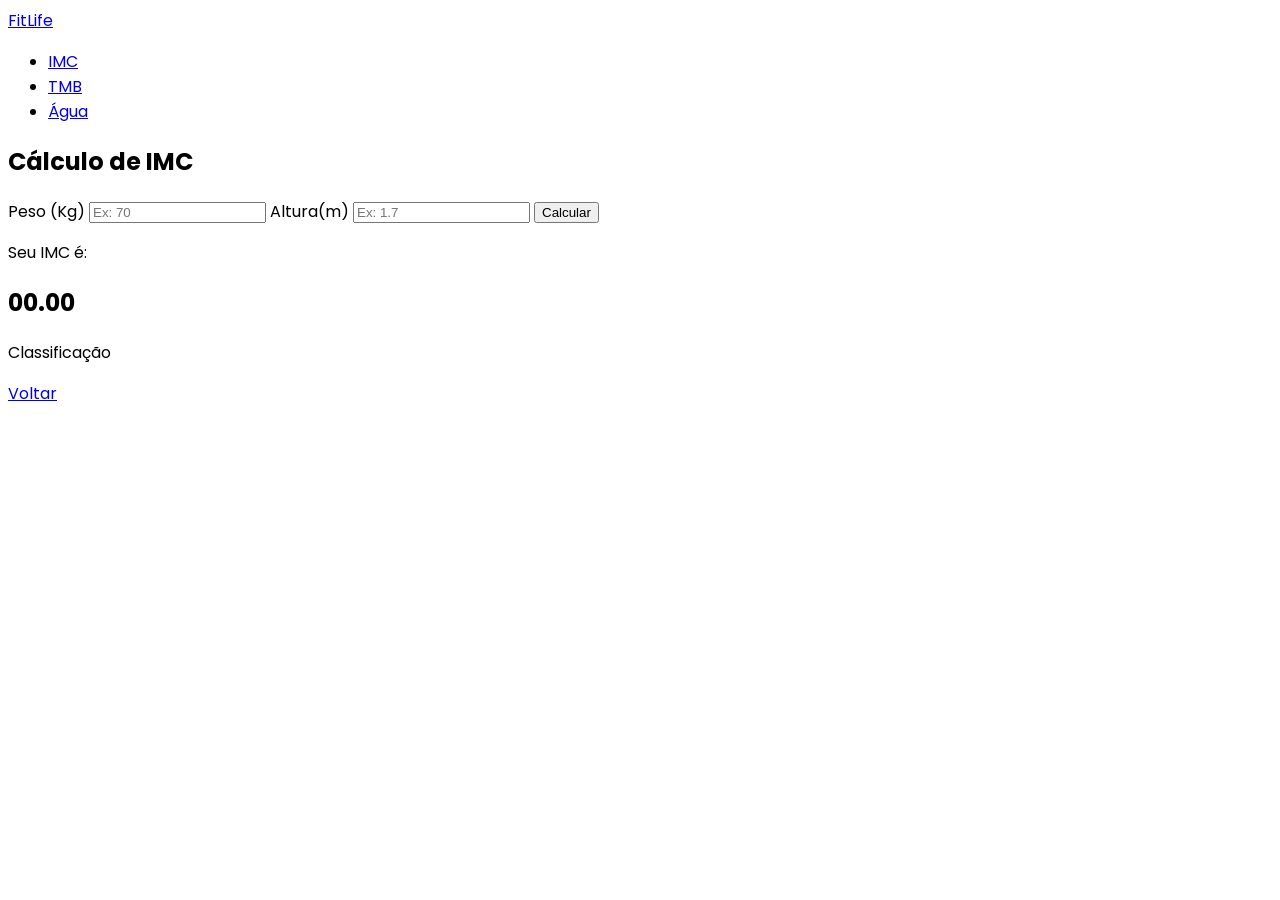
==== pages/imc.html @ bd671bd9 "Adicionar formulários" ====
<!DOCTYPE html>
<html lang="pt-BR">
<head>
    <link rel="preconnect" href="https://fonts.googleapis.com">
<link rel="preconnect" href="https://fonts.gstatic.com" crossorigin>
<link href="https://fonts.googleapis.com/css2?family=Poppins:ital,wght@0,100;0,200;0,300;0,400;0,500;0,600;0,700;0,800;0,900;1,100;1,200;1,300;1,400;1,500;1,600;1,700;1,800;1,900&display=swap" rel="stylesheet">
    <title>Fitlife | IMC</title>
</head>
<body style="font-family: Poppins;">
   
    <nav>
 
        <a href="../index.html">FitLife</a>
 
        <ul>
            <li><a href="imc.html">IMC</a></li>
            <li><a href="tmb.html">TMB</a></li>
            <li><a href="water.html">Água</a></li>
 
        </ul>
 
    </nav>
 
 
    <main>
        <section>

            <h1>Cálculo de IMC</h1>

            <form>

                <label for="weight">Peso (Kg)</label>
                <input type="text" id="weight" placeholder="Ex: 70">

                <label for="height">Altura(m)</label>
                <input type="number" id="height" placeholder="Ex: 1.7" step="any"></input>
                
                <button>Calcular</button>

            </form>

            <div>

                <p>Seu IMC é:</p>
                <h2>00.00</h2>
                <p>Classificação</p>
                

            </div>
            <a href="../index.html">Voltar</a>

        </section>
    </main>
 
 
</body>
</html>
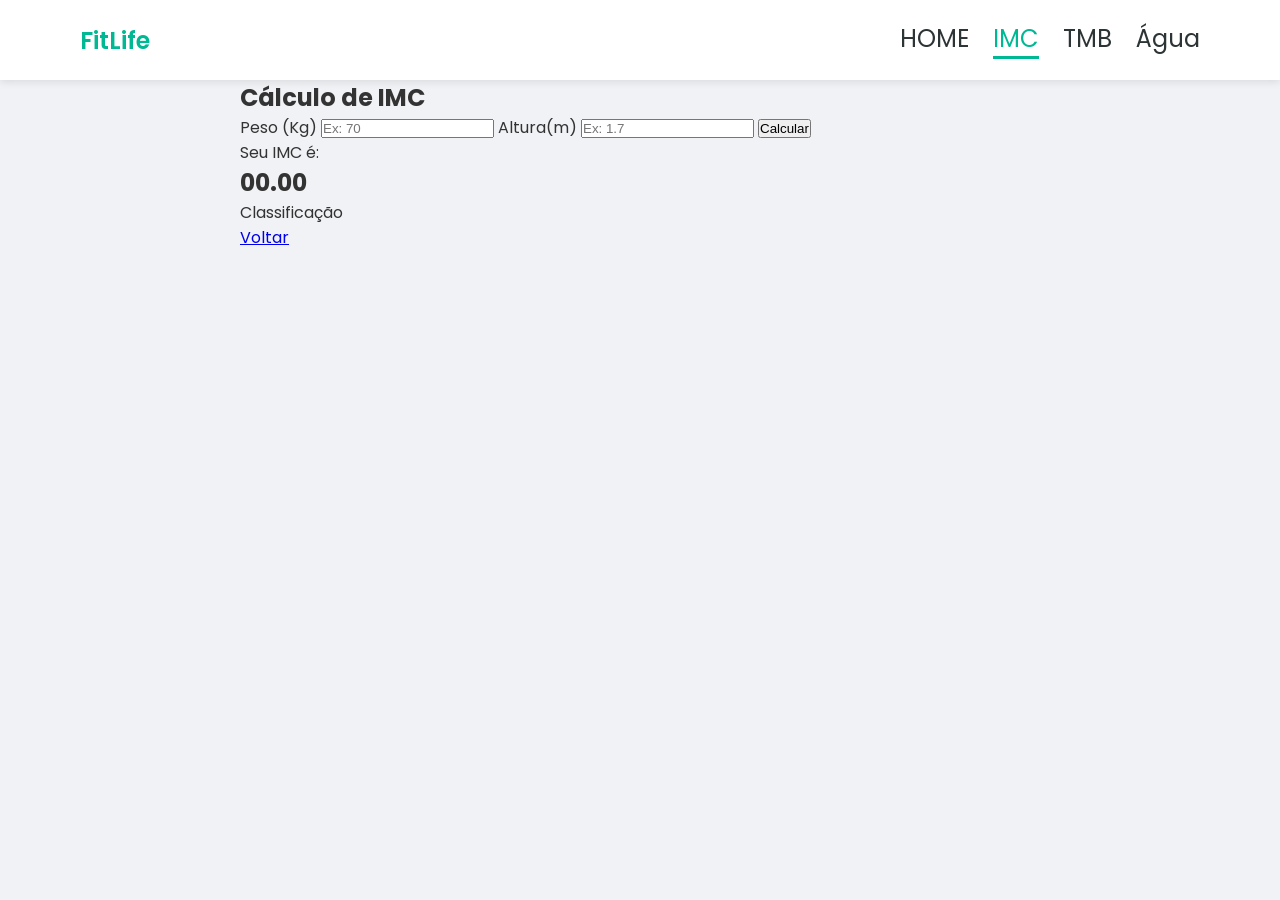
==== commit 793089fc: "Adicionado estilização em CSS na Home" ====
--- a/pages/imc.html
+++ b/pages/imc.html
@@ -4,18 +4,20 @@
     <link rel="preconnect" href="https://fonts.googleapis.com">
 <link rel="preconnect" href="https://fonts.gstatic.com" crossorigin>
 <link href="https://fonts.googleapis.com/css2?family=Poppins:ital,wght@0,100;0,200;0,300;0,400;0,500;0,600;0,700;0,800;0,900;1,100;1,200;1,300;1,400;1,500;1,600;1,700;1,800;1,900&display=swap" rel="stylesheet">
+<link rel="stylesheet" href="../css/styles.css">    
     <title>Fitlife | IMC</title>
 </head>
-<body style="font-family: Poppins;">
+<body>
    
     <nav>
  
-        <a href="../index.html">FitLife</a>
+        <a class="logo" href="../index.html">FitLife</a>
  
-        <ul>
-            <li><a href="imc.html">IMC</a></li>
-            <li><a href="tmb.html">TMB</a></li>
-            <li><a href="water.html">Água</a></li>
+        <ul class="nav-links">
+            <li><a class="nav-links" href="../index.html">HOME</a></li>
+            <li><a class="nav-links" id="nav-active" href="imc.html">IMC</a></li>
+            <li><a class="nav-links" href="tmb.html">TMB</a></li>
+            <li><a class="nav-links" href="water.html">Água</a></li>
  
         </ul>
  
--- a/css/styles.css
+++ b/css/styles.css
@@ -0,0 +1,100 @@
+* {
+    margin: 0;
+    padding: 0;
+    box-sizing: border-box;
+}
+
+body {
+    font-family: 'Poppins', sans-serif;
+    background-color: #f0f2f5;
+    color: #333;
+}
+
+nav {
+    /* FlexBox */
+    display: flex;
+    justify-content: space-between;
+    align-items: center;
+
+    /* */
+    height: 80px;
+    background-color: #fff;
+    padding: 0 80px;
+    box-shadow: 0 2px 8px rgba(1,1,1,0.1);
+}
+
+.logo {
+    display: flex;
+    align-items: center;
+    gap: 8px;
+    font-size: 24px;
+    color: #00b894;
+    text-decoration: none;
+    font-weight: 600;
+}
+
+.nav-links {
+    display: flex;
+    list-style: none;
+    gap: 24px;
+}
+
+.nav-links:hover {
+    color: #00b894;
+}
+
+.nav-links {
+    text-decoration: none;
+    color: #2d3436;
+    font-size: 24px;
+}
+
+#nav-active {
+    border-bottom: 3px #00b894 solid;
+    color: #00b894;
+}
+
+.header-container {
+    text-align: center;
+    padding: 40px 0;
+}
+
+.header-container h1 {
+    font-size: 40px;
+}
+
+.header-container span {
+    color: #00b894;
+}
+
+main {
+    width: 800px;
+    margin: 0 auto;
+}
+
+.cards-section {
+    display: flex;
+    gap: 24px;
+    text-align: center;
+}
+
+.feature-card {
+    background-color: #fff;
+    color: #333;
+    padding: 24px;
+    border-radius: 10px;
+    text-align: center;
+    text-decoration: none;
+    box-shadow: 0 10px 10px rgba(0, 0, 0, 0.05);
+    width: 250px;
+}
+
+.feature-card:hover {
+    border: 2px solid #00b894;
+}
+
+.feature-card i {
+    font-size: 48px;
+    color: #00b894;
+    margin-bottom: 16px;
+}
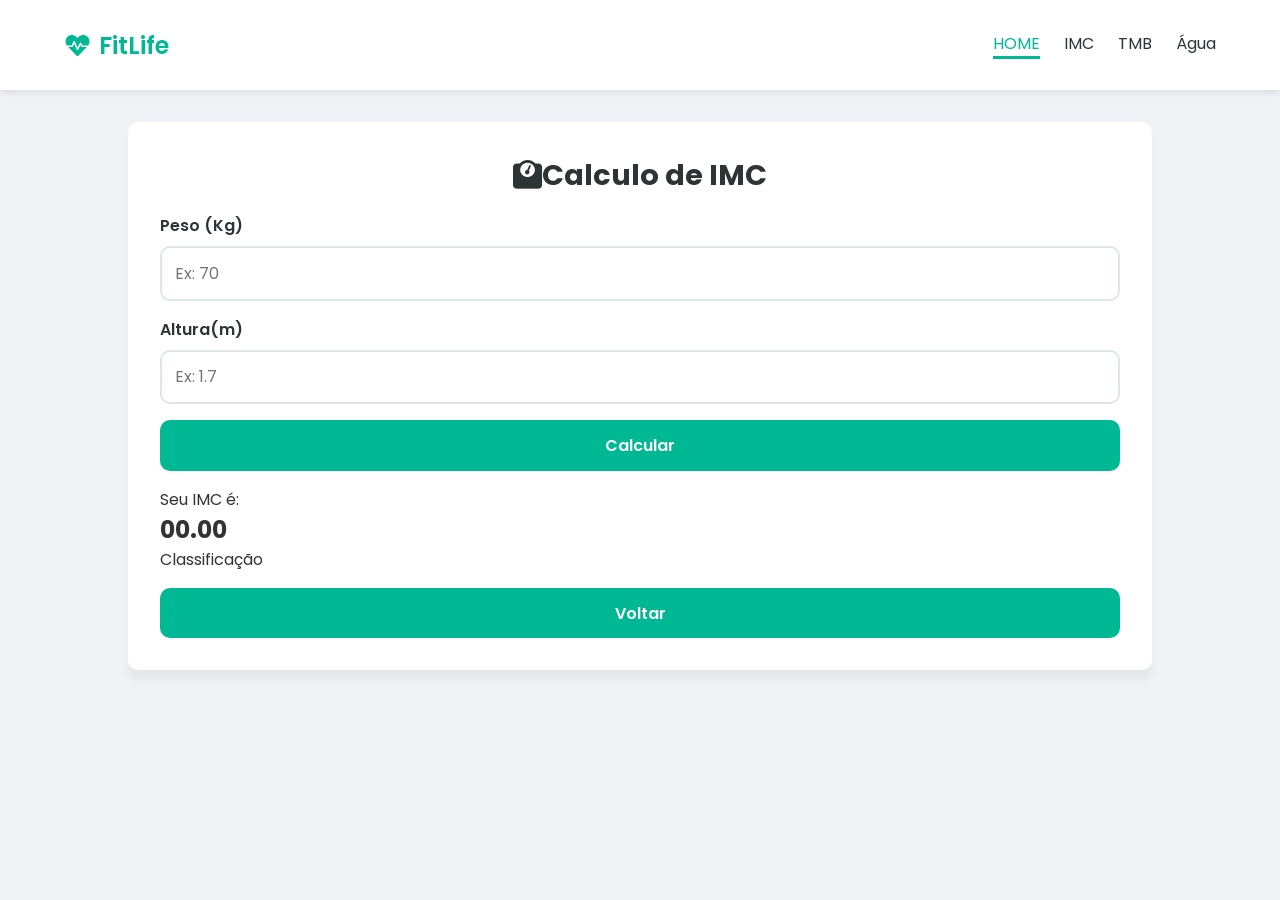
==== commit 3bdb4327: "Adicionando responsividade com CSS" ====
--- a/pages/imc.html
+++ b/pages/imc.html
@@ -4,18 +4,23 @@
     <link rel="preconnect" href="https://fonts.googleapis.com">
 <link rel="preconnect" href="https://fonts.gstatic.com" crossorigin>
 <link href="https://fonts.googleapis.com/css2?family=Poppins:ital,wght@0,100;0,200;0,300;0,400;0,500;0,600;0,700;0,800;0,900;1,100;1,200;1,300;1,400;1,500;1,600;1,700;1,800;1,900&display=swap" rel="stylesheet">
-<link rel="stylesheet" href="../css/styles.css">    
+<link rel="stylesheet" href="../css/styles.css"> 
+<link
+  rel="stylesheet"
+  href="https://cdnjs.cloudflare.com/ajax/libs/font-awesome/6.0.0/css/all.min.css"
+/>
     <title>Fitlife | IMC</title>
 </head>
 <body>
    
     <nav>
  
-        <a class="logo" href="../index.html">FitLife</a>
+        <a class="logo" href="index.html"><i class="fas fa-heartbeat"></i>FitLife
+        </a>
  
         <ul class="nav-links">
-            <li><a class="nav-links" href="../index.html">HOME</a></li>
-            <li><a class="nav-links" id="nav-active" href="imc.html">IMC</a></li>
+            <li><a class="nav-links" id="nav-active" href="../index.html">HOME</a></li>
+            <li><a class="nav-links" href="imc.html">IMC</a></li>
             <li><a class="nav-links" href="tmb.html">TMB</a></li>
             <li><a class="nav-links" href="water.html">Água</a></li>
  
@@ -25,19 +30,26 @@
  
  
     <main>
-        <section>
+        <section class="tool-container">
 
-            <h1>Cálculo de IMC</h1>
+            <div class="tool-container-title">
+                <h2><i class="fas fa-weight"></i>Calculo de IMC</h2>
+            </div>
 
             <form>
 
-                <label for="weight">Peso (Kg)</label>
-                <input type="text" id="weight" placeholder="Ex: 70">
-
-                <label for="height">Altura(m)</label>
-                <input type="number" id="height" placeholder="Ex: 1.7" step="any"></input>
+                <div class="form-group">
+                    <label for="weight">Peso (Kg)</label>
+                    <input type="text" id="weight" placeholder="Ex: 70" required>
+                </div>
                 
-                <button>Calcular</button>
+                <div class="form-group">
+                    <label for="height">Altura(m)</label>
+                    <input type="number" id="height" placeholder="Ex: 1.7" required step="any"></input>
+                </div>
+                
+                
+                <button class="action-btn">Calcular</button>
 
             </form>
 
@@ -49,7 +61,7 @@
                 
 
             </div>
-            <a href="../index.html">Voltar</a>
+            <a class="action-btn" href="../index.html">Voltar</a>
 
         </section>
     </main>
--- a/css/styles.css
+++ b/css/styles.css
@@ -1,3 +1,18 @@
+:root {
+    --primary-color: #00b894;
+    --primary-dark: #019477;
+    --secondary-color: #2d3436;
+    --background-color: #f0f2f5;
+    --card-color: #ffffff;
+    --text-color: #333333;
+    --muted-color: #636e72;
+    --danger-color: #d63031;
+    --water-color: #0984e3;
+    --border-color: #dfe6e9;
+
+    --shadow-md: 0 10px 10px rgba(0, 0, 0, 0.05);
+}
+
 * {
     margin: 0;
     padding: 0;
@@ -6,8 +21,8 @@
 
 body {
     font-family: 'Poppins', sans-serif;
-    background-color: #f0f2f5;
-    color: #333;
+    background-color: var(--background-color);
+    color: var(--text-color);
 }
 
 nav {
@@ -17,18 +32,18 @@
     align-items: center;
 
     /* */
-    height: 80px;
-    background-color: #fff;
-    padding: 0 80px;
+    height: 10vh;
+    background-color: var(--card-color);
+    padding: 0 5%;
     box-shadow: 0 2px 8px rgba(1,1,1,0.1);
 }
 
 .logo {
     display: flex;
     align-items: center;
-    gap: 8px;
-    font-size: 24px;
-    color: #00b894;
+    gap: 0.5rem;
+    font-size: 1.5rem;
+    color: var(--primary-color);
     text-decoration: none;
     font-weight: 600;
 }
@@ -36,65 +51,129 @@
 .nav-links {
     display: flex;
     list-style: none;
-    gap: 24px;
+    gap: 1.5rem;
 }
 
 .nav-links:hover {
-    color: #00b894;
+    color: var(--primary-color);
 }
 
 .nav-links {
     text-decoration: none;
-    color: #2d3436;
-    font-size: 24px;
+    color: var(--secondary-color);
+    font-size: 1rem;
 }
 
 #nav-active {
-    border-bottom: 3px #00b894 solid;
-    color: #00b894;
+    border-bottom: 3px var(--primary-color) solid;
+    color: var(--primary-color);
 }
 
 .header-container {
     text-align: center;
-    padding: 40px 0;
+    padding: 2.5rem 0;
 }
 
 .header-container h1 {
-    font-size: 40px;
+    font-size: 2.5rem;
 }
 
 .header-container span {
-    color: #00b894;
+    color: var(--primary-color);
 }
 
 main {
-    width: 800px;
+    width: 80vw;
     margin: 0 auto;
+    padding: 2rem 0;
 }
 
 .cards-section {
     display: flex;
-    gap: 24px;
+    justify-content: center;
+    flex-wrap: wrap;
+    gap: 1.5rem;
     text-align: center;
 }
 
 .feature-card {
-    background-color: #fff;
-    color: #333;
-    padding: 24px;
+    background-color: var(--card-color);
+    color: var(--text-color);
+    padding: 1.5rem;
     border-radius: 10px;
     text-align: center;
     text-decoration: none;
-    box-shadow: 0 10px 10px rgba(0, 0, 0, 0.05);
-    width: 250px;
+    box-shadow: var(--shadow-md);
+    width: 16rem;
 }
 
 .feature-card:hover {
-    border: 2px solid #00b894;
+    border: 2px solid var(--primary-color);
 }
 
 .feature-card i {
-    font-size: 48px;
-    color: #00b894;
-    margin-bottom: 16px;
+    font-size: 3rem;
+    color: var(--primary-color);
+    margin-bottom: 1rem;
+}
+
+.tool-container {
+    display: flex;
+    flex-direction: column;
+    gap: 1rem;
+
+    width: 100%;
+    padding: 2rem;
+
+    background-color: var(--card-color);
+    box-shadow: var(--shadow-md);
+    border-radius: 10px;
+}
+
+.tool-container-title {
+    text-align: center;
+}
+
+.tool-container-title h2 {
+    color: var(--secondary-color);
+    font-size: 1.8rem;
+}
+
+.tool-container form {
+    display: flex;
+    flex-direction: column;
+    gap: 1rem;
+}
+
+.form-group {
+    display: flex;
+    flex-direction: column;
+    gap: 0.5rem;
+}
+
+.form-group label {
+    font-weight: 600;
+    color: var(--secondary-color);
+}
+
+.form-group input {
+    padding: 0.8rem;
+    border: 2px solid var(--border-color);
+    border-radius: 10px;
+    font-size: 1rem;
+    font-family: inherit;
+}
+
+.action-btn {
+    padding: 0.8rem 1rem;
+    background-color: var(--primary-color);
+    color: var(--card-color);
+    border: none;
+    border-radius: 10px;
+    font-size: 1rem;
+    font-weight: 600;
+    font-family: inherit;
+    cursor: pointer;
+    text-decoration: none;
+    text-align: center;
 }
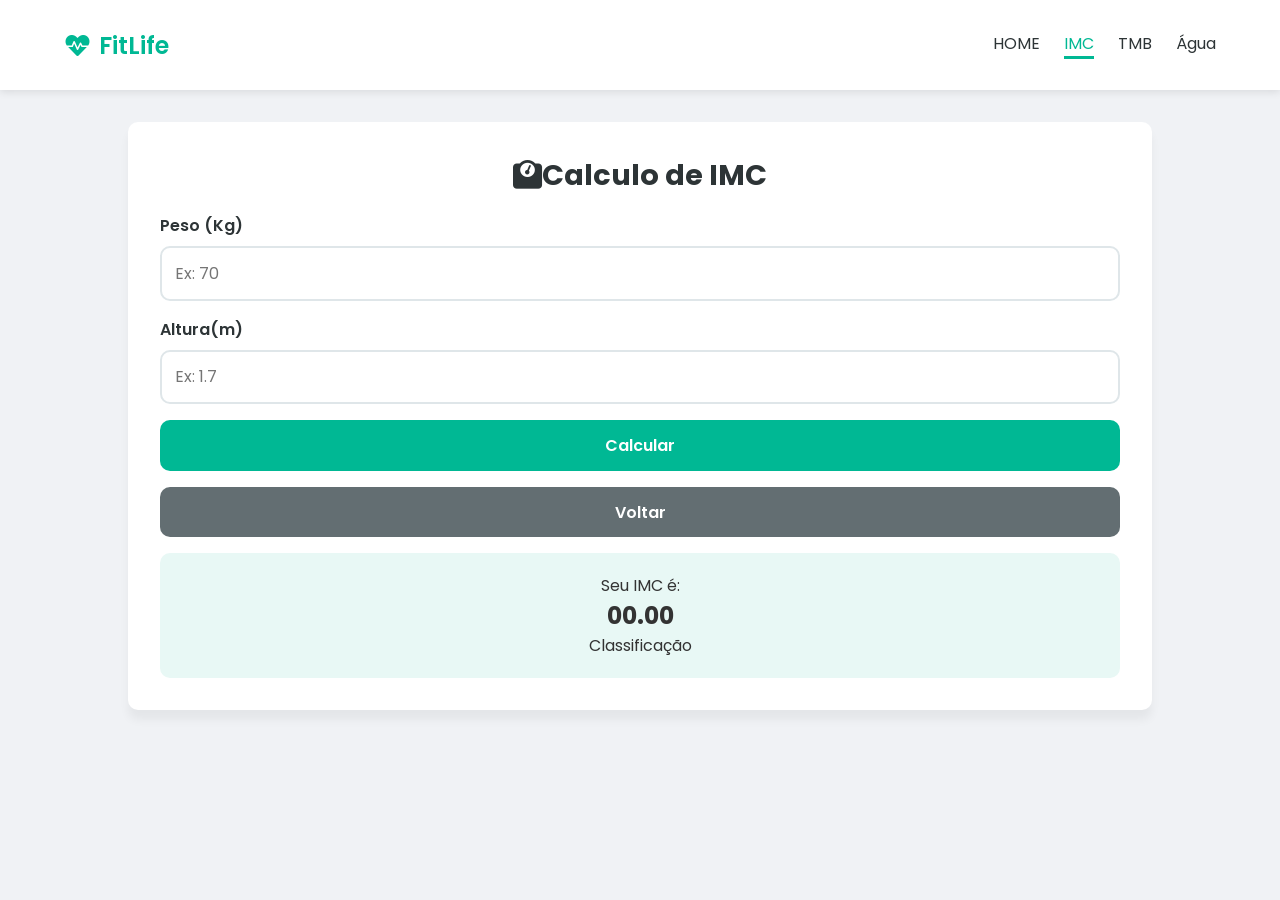
==== commit 269bdd54: "Adicionando mais responsividade pelo CSS" ====
--- a/pages/imc.html
+++ b/pages/imc.html
@@ -15,12 +15,12 @@
    
     <nav>
  
-        <a class="logo" href="index.html"><i class="fas fa-heartbeat"></i>FitLife
+        <a class="logo" href="../index.html"><i class="fas fa-heartbeat"></i>FitLife
         </a>
  
         <ul class="nav-links">
-            <li><a class="nav-links" id="nav-active" href="../index.html">HOME</a></li>
-            <li><a class="nav-links" href="imc.html">IMC</a></li>
+            <li><a class="nav-links"  href="../index.html">HOME</a></li>
+            <li><a class="nav-links" id="nav-active" href="imc.html">IMC</a></li>
             <li><a class="nav-links" href="tmb.html">TMB</a></li>
             <li><a class="nav-links" href="water.html">Água</a></li>
  
@@ -53,7 +53,9 @@
 
             </form>
 
-            <div>
+            <a class="action-btn btn-back" href="../index.html">Voltar</a>
+
+            <div class="result-box">
 
                 <p>Seu IMC é:</p>
                 <h2>00.00</h2>
@@ -61,7 +63,6 @@
                 
 
             </div>
-            <a class="action-btn" href="../index.html">Voltar</a>
 
         </section>
     </main>
--- a/css/styles.css
+++ b/css/styles.css
@@ -156,12 +156,19 @@
     color: var(--secondary-color);
 }
 
-.form-group input {
+.form-group input, 
+.form-group select {
     padding: 0.8rem;
     border: 2px solid var(--border-color);
     border-radius: 10px;
     font-size: 1rem;
     font-family: inherit;
+}
+
+.form-group input:focus, 
+.form-group select:focus {
+    outline: none;
+    border-color: var(--primary-color);
 }
 
 .action-btn {
@@ -176,4 +183,25 @@
     cursor: pointer;
     text-decoration: none;
     text-align: center;
-}+    transition: 0.3s;
+}
+
+.action-btn:hover {
+    background-color: var(--primary-dark);
+}
+
+.btn-back {
+    background-color: var(--muted-color);
+}
+
+.btn-back:hover {
+    background-color: var(--secondary-color);
+}
+
+.result-box {
+    padding: 1.25rem;
+    background-color: #e8f8f5;
+    border-radius: 10px;
+    text-align: center;
+}
+
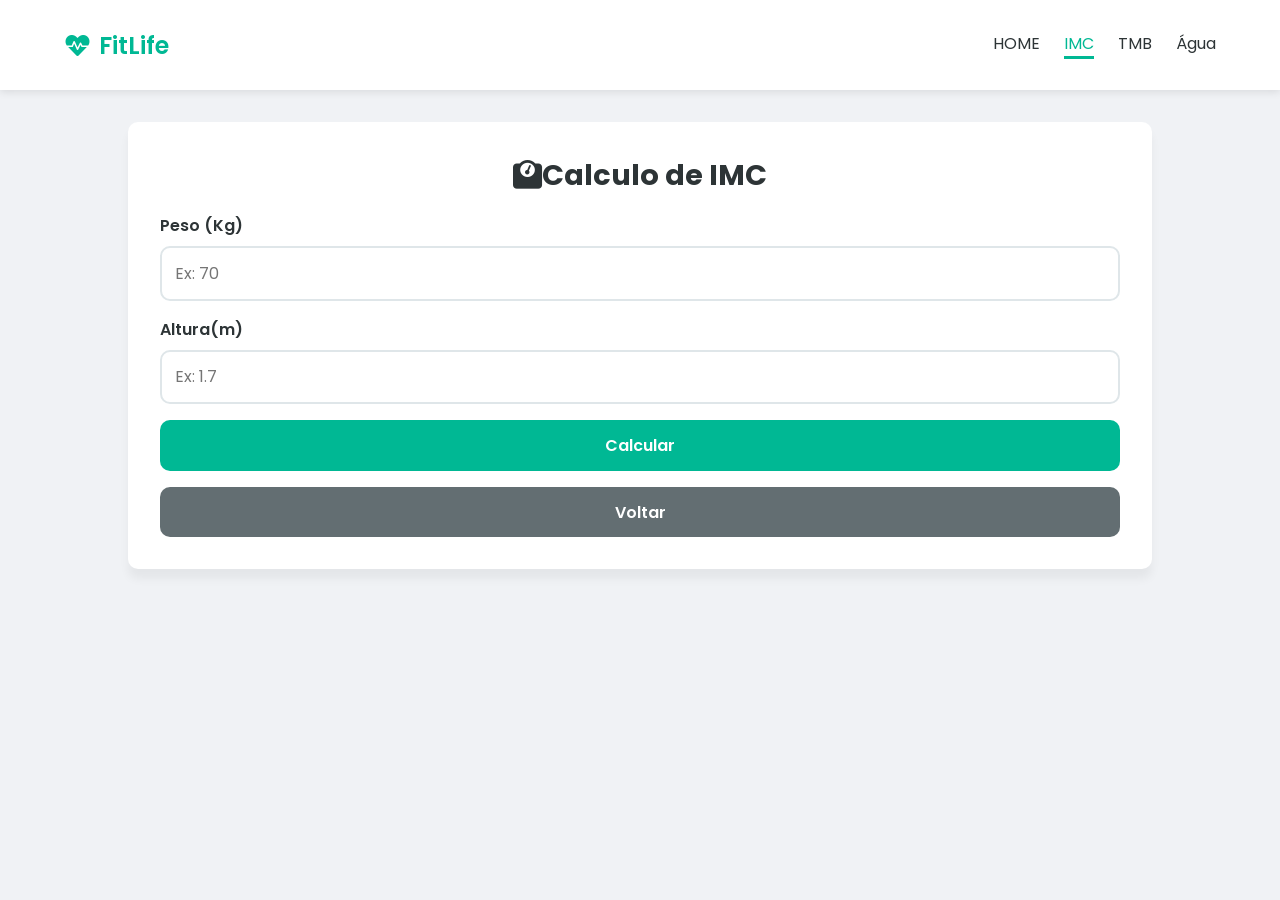
==== commit bd75fe46: "Calculadora IMC feita" ====
--- a/pages/imc.html
+++ b/pages/imc.html
@@ -49,17 +49,15 @@
                 </div>
                 
                 
-                <button class="action-btn">Calcular</button>
-
+                <button class="action-btn" type="submit" onclick="calculateIMC(event)">Calcular</button>
+                <a class="action-btn btn-back" href="../index.html">Voltar</a>
             </form>
 
-            <a class="action-btn btn-back" href="../index.html">Voltar</a>
-
-            <div class="result-box">
+            <div id="result" class="result-box">
 
                 <p>Seu IMC é:</p>
-                <h2>00.00</h2>
-                <p>Classificação</p>
+                <h2 id="imc-value">00.00</h2>
+                <p id="imc-desc">Classificação</p>
                 
 
             </div>
@@ -67,6 +65,7 @@
         </section>
     </main>
  
+    <script src="../js/imc.js"></script>
  
 </body>
 </html>
--- a/css/styles.css
+++ b/css/styles.css
@@ -199,9 +199,20 @@
 }
 
 .result-box {
+    display: none;
     padding: 1.25rem;
     background-color: #e8f8f5;
     border-radius: 10px;
     text-align: center;
 }
 
+.show {
+    display: block;
+}
+
+@media (max-width: 480px) {
+    nav {
+        flex-direction: column;
+        justify-content: center;
+    }
+}
